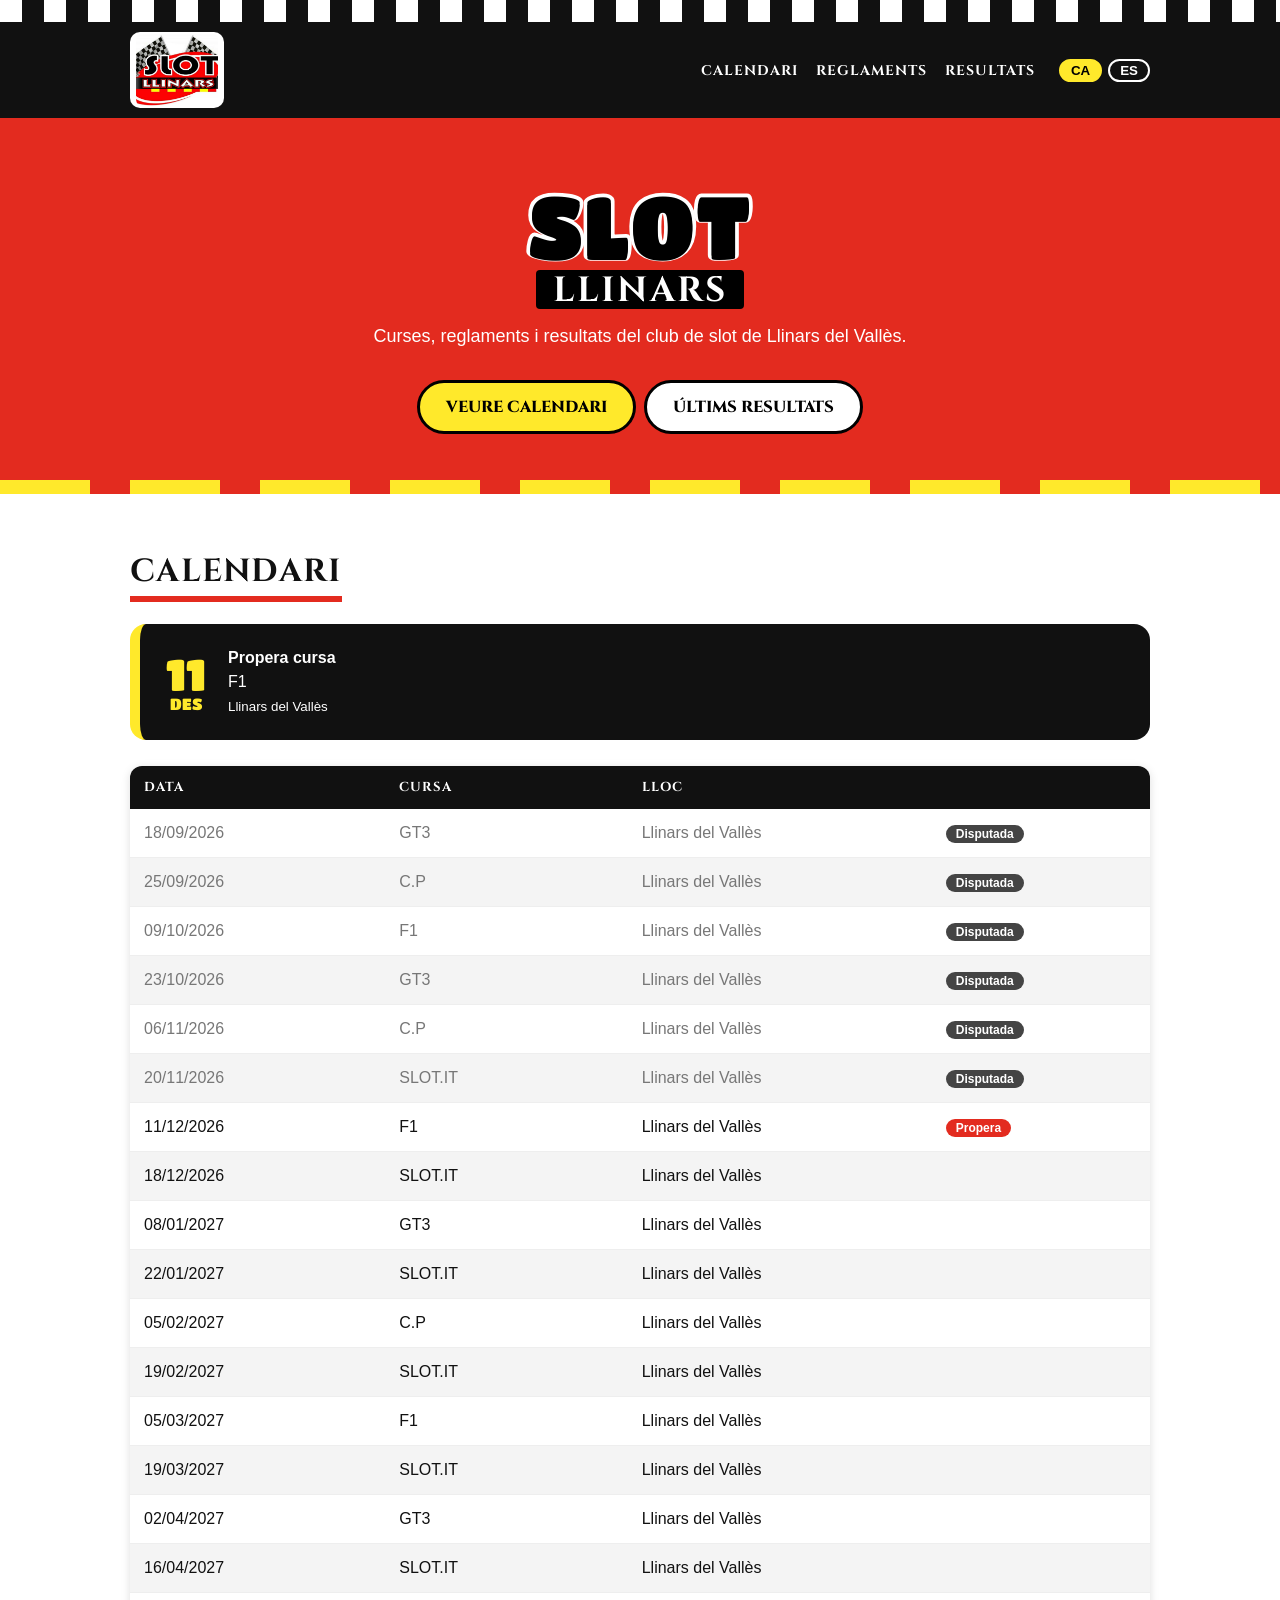
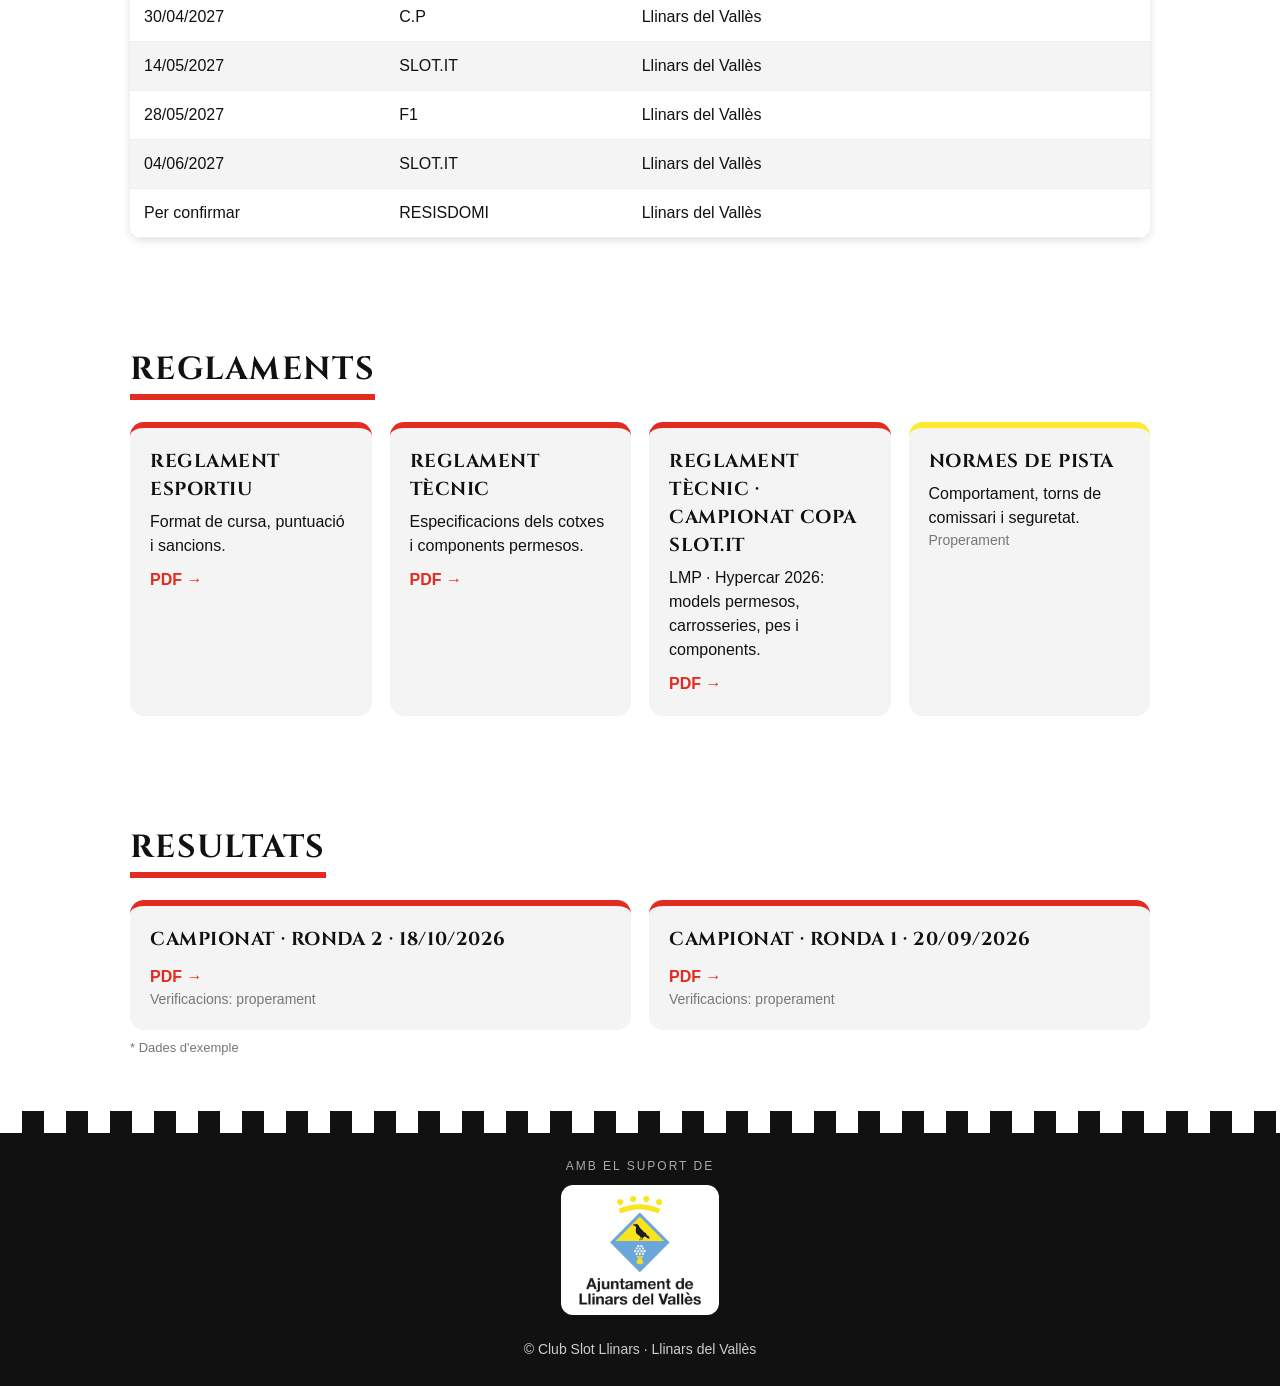
==== index.html @ a4582070 "Web Club Slot Llinars Co-Authored-By: Claude Opus 5.5 <noreply@anthropic.com>" ====
<!doctype html>
<html lang="ca">
<head>
<meta charset="utf-8">
<meta name="viewport" content="width=device-width, initial-scale=1">
<title>Club Slot Llinars</title>
<meta name="description" content="Calendari de curses, reglaments i resultats del Club Slot Llinars (Llinars del Vallès).">
<link rel="icon" href="logo.png">
<link rel="preconnect" href="https://fonts.googleapis.com">
<link rel="preconnect" href="https://fonts.gstatic.com" crossorigin>
<link rel="stylesheet" href="https://fonts.googleapis.com/css2?family=Titan+One&family=Cinzel:wght@900&display=swap">
<link rel="stylesheet" href="style.css">
</head>
<body>
<div class="check"></div>
<header><div class="bar">
  <a class="brand" href="#top" aria-label="Club Slot Llinars"><img src="logo.png" alt="Club Slot Llinars"></a>
  <nav>
    <a href="#calendari" data-i18n="nav_cal"></a>
    <a href="#reglaments" data-i18n="nav_reg"></a>
    <a href="#resultats" data-i18n="nav_res"></a>
    <span class="lang"><button data-l="ca">CA</button><button data-l="es">ES</button></span>
  </nav>
</div></header>

<div class="hero" id="top">
  <h1 aria-label="Slot Llinars"><span class="slot">Slot</span><span class="llinars">Llinars</span></h1>
  <p data-i18n="sub"></p>
  <a class="btn" href="#calendari" data-i18n="b1"></a><a class="btn alt" href="#resultats" data-i18n="b2"></a>
</div>

<section id="calendari">
  <h2 data-i18n="nav_cal"></h2>
  <div id="next"></div>
  <div class="tablewrap"><table>
    <thead><tr><th data-i18n="t_date"></th><th data-i18n="t_race"></th><th data-i18n="t_place"></th><th></th></tr></thead>
    <tbody id="cal"></tbody>
  </table></div>
</section>

<section id="reglaments">
  <h2 data-i18n="nav_reg"></h2>
  <div class="grid" id="rules"></div>
</section>

<section id="resultats">
  <h2 data-i18n="nav_res"></h2>
  <div class="grid" id="results"></div>
  <p class="note" id="sample2"></p>
</section>

<footer>
  <div class="check"></div>
  <div class="sponsor" id="sponsor"></div>
  <p>© Club Slot Llinars · Llinars del Vallès</p>
</footer>

<script src="data.js"></script>
<script src="app.js"></script>
</body>
</html>
---- style.css ----
:root{--red:#e32b1f;--black:#111;--yellow:#ffe92b;--white:#fff;--grey:#f4f4f4;
  --f-slot:"Titan One","Arial Black",sans-serif;
  --f-llinars:"Copperplate Gothic Bold","Copperplate","Cinzel",serif}
*{box-sizing:border-box;margin:0}
html{scroll-behavior:smooth;scroll-padding-top:84px}
body{font-family:"Segoe UI",Arial,sans-serif;color:var(--black);background:var(--white);line-height:1.5}
.check{height:22px;background:conic-gradient(#111 25%,#fff 0 50%,#111 0 75%,#fff 0) 0 0/44px 44px}
header{background:var(--black);color:#fff;position:sticky;top:0;z-index:5}
.bar{max-width:1060px;margin:auto;display:flex;align-items:center;justify-content:space-between;padding:10px 20px;gap:16px;flex-wrap:wrap}
.brand{display:flex;align-items:center;gap:12px;font-weight:900;font-style:italic;letter-spacing:1px;font-size:20px}
.brand{text-decoration:none}
.brand img{height:76px;width:auto;display:block;background:#fff;border-radius:10px;padding:2px 6px}
nav{display:flex;align-items:center;flex-wrap:wrap}
nav a{font-family:var(--f-llinars);color:#fff;text-decoration:none;font-weight:700;margin-left:18px;text-transform:uppercase;font-size:14px;letter-spacing:1px}
nav a:hover{color:var(--yellow)}
.lang{margin-left:18px}
.lang button{background:none;border:2px solid #fff;color:#fff;font-weight:700;padding:2px 10px;border-radius:20px;cursor:pointer;margin-left:6px}
.lang button.on{background:var(--yellow);color:#000;border-color:var(--yellow)}
.hero{background:var(--red);color:#fff;text-align:center;padding:64px 20px 56px;position:relative;overflow:hidden}
.hero:after{content:"";position:absolute;left:0;right:0;bottom:0;height:14px;background:repeating-linear-gradient(90deg,var(--yellow) 0 90px,transparent 90px 130px)}
.hero h1{display:flex;flex-direction:column;align-items:center;line-height:1;text-transform:uppercase}
.hero h1 span{display:block}
.hero .club{font-family:var(--f-llinars);font-weight:700;font-size:clamp(12px,1.5vw,15px);letter-spacing:.3em;margin-bottom:4px}
.hero .slot{font-family:var(--f-slot);font-weight:400;font-size:clamp(44px,8vw,84px);color:#000;-webkit-text-stroke:.09em #fff;paint-order:stroke fill;text-shadow:0 .04em 0 #000;letter-spacing:.01em}
.hero .llinars{font-family:var(--f-llinars);font-weight:700;font-size:clamp(20px,3.4vw,35px);color:#fff;-webkit-text-stroke:.07em #000;paint-order:stroke fill;background:#000;padding:.08em .5em .02em;margin-top:.12em;letter-spacing:.06em;border-radius:4px}
.hero p{max-width:620px;margin:14px auto 26px;font-size:18px}
.btn{font-family:var(--f-llinars);display:inline-block;background:var(--yellow);color:#000;font-weight:800;text-transform:uppercase;padding:12px 26px;border-radius:40px;text-decoration:none;border:3px solid #000;margin:4px}
.btn.alt{background:#fff}
section{max-width:1060px;margin:auto;padding:54px 20px}
h2{font-family:var(--f-llinars);font-weight:700;font-size:32px;letter-spacing:.04em;text-transform:uppercase;margin-bottom:22px;display:inline-block;border-bottom:6px solid var(--red)}
.next{background:var(--black);color:#fff;border-radius:16px;padding:22px 26px;display:flex;gap:22px;align-items:center;flex-wrap:wrap;margin-bottom:26px;border-left:10px solid var(--yellow)}
.next .d{font-family:var(--f-slot);font-size:44px;font-weight:400;color:var(--yellow);line-height:1;text-align:center}
.next .d small{font-size:16px;display:block}
.tablewrap{overflow-x:auto;border-radius:12px;box-shadow:0 2px 10px #0002}
table{width:100%;border-collapse:collapse;background:#fff;min-width:520px}
th{font-family:var(--f-llinars);background:var(--black);color:#fff;text-align:left;padding:12px 14px;text-transform:uppercase;font-size:13px;letter-spacing:1px}
td{padding:12px 14px;border-bottom:1px solid #eee}
tr:nth-child(even) td{background:var(--grey)}
tr.past td{color:#777}
.tag{background:var(--red);color:#fff;border-radius:20px;padding:2px 10px;font-size:12px;font-weight:700;white-space:nowrap}
.tag.done{background:#444}
.grid{display:grid;grid-template-columns:repeat(auto-fit,minmax(240px,1fr));gap:18px}
.card{background:var(--grey);border-radius:14px;padding:20px;border-top:6px solid var(--red)}
.card h3{font-family:var(--f-llinars);text-transform:uppercase;letter-spacing:.03em;margin-bottom:6px}
.card .links{margin-top:10px;display:flex;gap:16px;flex-wrap:wrap}
.card a{color:var(--red);font-weight:800;text-decoration:none}
.card a:hover{text-decoration:underline}
.card .muted{color:#777;font-size:14px}
.card.soon{border-top-color:var(--yellow)}
.note{font-size:13px;color:#777;margin-top:8px}
.empty{color:#777}
footer{background:var(--black);color:#ccc;text-align:center;padding:26px 20px;font-size:14px}
footer .check{margin:-26px -20px 24px}
.sponsor{margin-bottom:18px}
.sponsor small{display:block;text-transform:uppercase;letter-spacing:2px;font-size:12px;color:#aaa;margin-bottom:10px}
.sponsor a,.sponsor .badge{display:inline-block;background:#fff;border-radius:12px;padding:10px 18px;text-decoration:none}
.sponsor img{height:110px;width:auto;display:block}
.sponsor .fallback{color:#111;font-weight:800;line-height:64px;padding:0 6px}
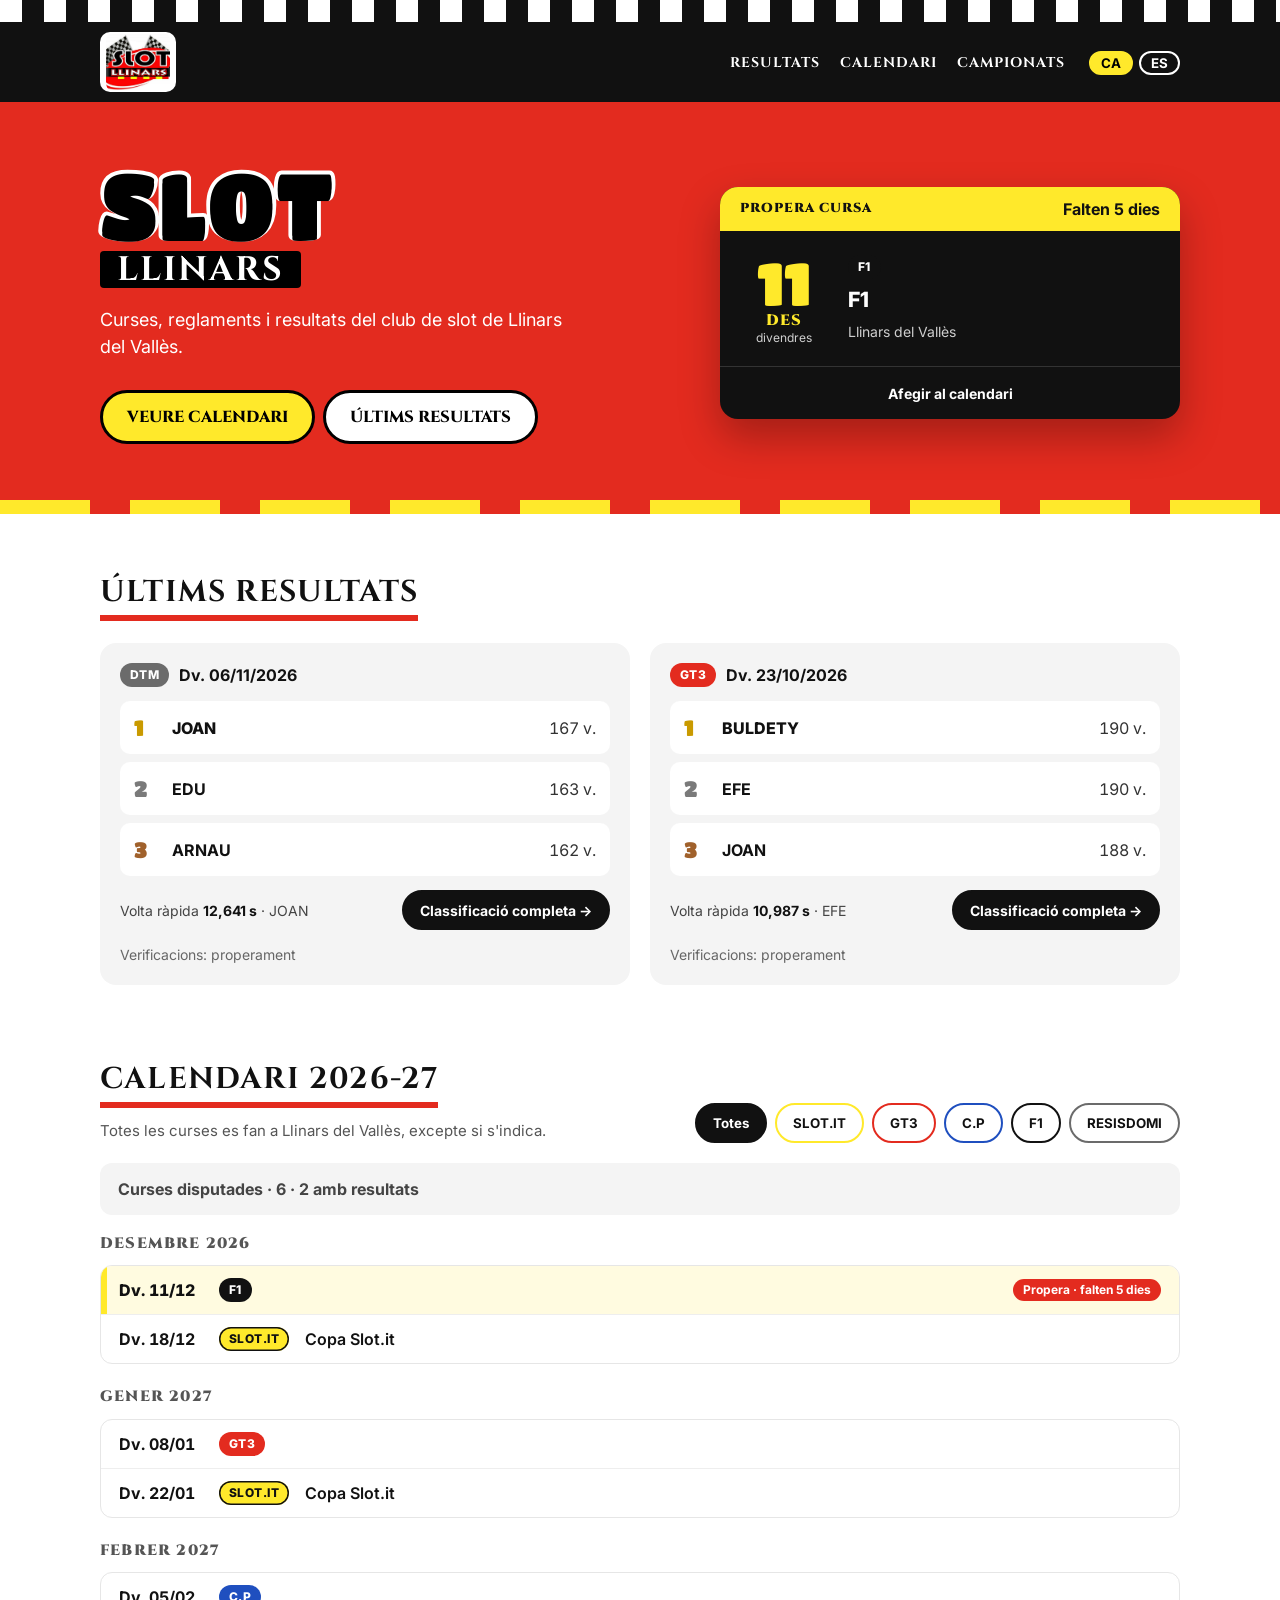
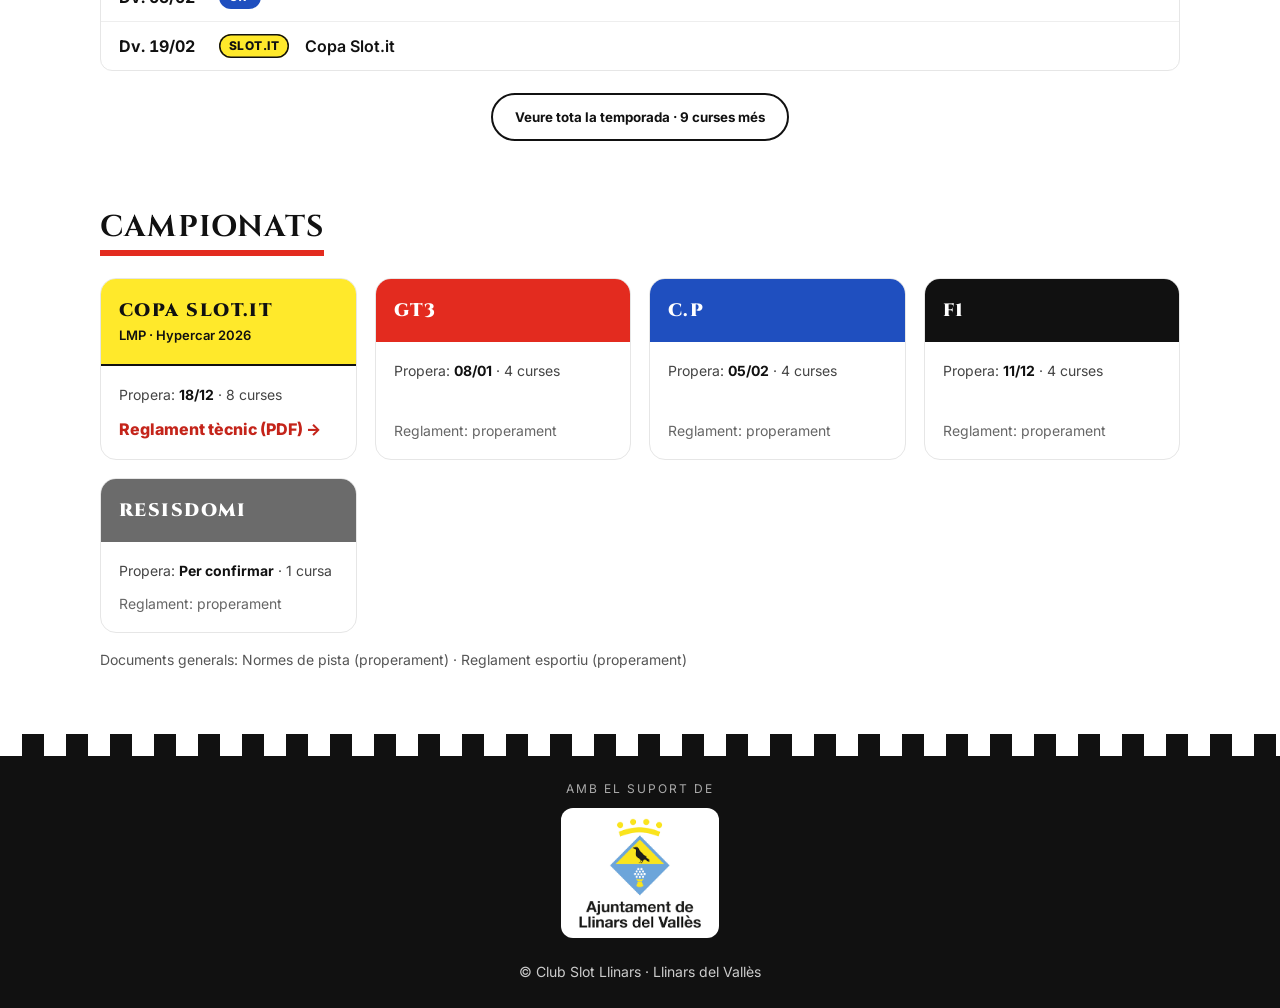
==== commit a395ead5: "Rediseño: próxima carrera en portada, resultados con podio, calendario por meses con filtros y secci" ====
--- a/index.html
+++ b/index.html
@@ -4,11 +4,11 @@
 <meta charset="utf-8">
 <meta name="viewport" content="width=device-width, initial-scale=1">
 <title>Club Slot Llinars</title>
-<meta name="description" content="Calendari de curses, reglaments i resultats del Club Slot Llinars (Llinars del Vallès).">
+<meta name="description" content="Calendari de curses, campionats i resultats del Club Slot Llinars (Llinars del Vallès).">
 <link rel="icon" href="logo.png">
 <link rel="preconnect" href="https://fonts.googleapis.com">
 <link rel="preconnect" href="https://fonts.gstatic.com" crossorigin>
-<link rel="stylesheet" href="https://fonts.googleapis.com/css2?family=Titan+One&family=Cinzel:wght@900&display=swap">
+<link rel="stylesheet" href="https://fonts.googleapis.com/css2?family=Titan+One&family=Cinzel:wght@900&family=Inter:wght@400;600;700;800&display=swap">
 <link rel="stylesheet" href="style.css">
 </head>
 <body>
@@ -16,37 +16,45 @@
 <header><div class="bar">
   <a class="brand" href="#top" aria-label="Club Slot Llinars"><img src="logo.png" alt="Club Slot Llinars"></a>
   <nav>
+    <a href="#resultats" data-i18n="nav_res"></a>
     <a href="#calendari" data-i18n="nav_cal"></a>
-    <a href="#reglaments" data-i18n="nav_reg"></a>
-    <a href="#resultats" data-i18n="nav_res"></a>
+    <a href="#campionats" data-i18n="nav_champ"></a>
     <span class="lang"><button data-l="ca">CA</button><button data-l="es">ES</button></span>
   </nav>
 </div></header>
 
 <div class="hero" id="top">
-  <h1 aria-label="Slot Llinars"><span class="slot">Slot</span><span class="llinars">Llinars</span></h1>
-  <p data-i18n="sub"></p>
-  <a class="btn" href="#calendari" data-i18n="b1"></a><a class="btn alt" href="#resultats" data-i18n="b2"></a>
+  <div class="hero-in">
+    <div class="hero-txt">
+      <h1 aria-label="Slot Llinars"><span class="slot">Slot</span><span class="llinars">Llinars</span></h1>
+      <p data-i18n="sub"></p>
+      <a class="btn" href="#calendari" data-i18n="b1"></a><a class="btn alt" href="#resultats" data-i18n="b2"></a>
+    </div>
+    <div id="next"></div>
+  </div>
 </div>
 
-<section id="calendari">
-  <h2 data-i18n="nav_cal"></h2>
-  <div id="next"></div>
-  <div class="tablewrap"><table>
-    <thead><tr><th data-i18n="t_date"></th><th data-i18n="t_race"></th><th data-i18n="t_place"></th><th></th></tr></thead>
-    <tbody id="cal"></tbody>
-  </table></div>
+<section id="resultats">
+  <h2 data-i18n="last_res"></h2>
+  <div class="grid res" id="results"></div>
+  <p class="note" id="sample2"></p>
 </section>
 
-<section id="reglaments">
-  <h2 data-i18n="nav_reg"></h2>
-  <div class="grid" id="rules"></div>
+<section id="calendari">
+  <div class="sechead">
+    <div>
+      <h2 data-i18n="cal_title"></h2>
+      <p class="lead" id="cal_lead"></p>
+    </div>
+    <div class="filters" id="filters" role="group"></div>
+  </div>
+  <div id="cal"></div>
 </section>
 
-<section id="resultats">
-  <h2 data-i18n="nav_res"></h2>
-  <div class="grid" id="results"></div>
-  <p class="note" id="sample2"></p>
+<section id="campionats">
+  <h2 data-i18n="nav_champ"></h2>
+  <div class="grid champs" id="champs"></div>
+  <p class="note docs" id="docs"></p>
 </section>
 
 <footer>
--- a/style.css
+++ b/style.css
@@ -1,54 +1,130 @@
-:root{--red:#e32b1f;--black:#111;--yellow:#ffe92b;--white:#fff;--grey:#f4f4f4;
+:root{--red:#e32b1f;--red-ink:#c4241a;--black:#111;--yellow:#ffe92b;--white:#fff;--grey:#f4f4f4;--line:#e6e6e6;--muted:#666;
   --f-slot:"Titan One","Arial Black",sans-serif;
-  --f-llinars:"Copperplate Gothic Bold","Copperplate","Cinzel",serif}
+  --f-llinars:"Copperplate Gothic Bold","Copperplate","Cinzel",serif;
+  --f-body:"Inter","Segoe UI",Arial,sans-serif}
 *{box-sizing:border-box;margin:0}
 html{scroll-behavior:smooth;scroll-padding-top:84px}
-body{font-family:"Segoe UI",Arial,sans-serif;color:var(--black);background:var(--white);line-height:1.5}
+body{overflow-x:clip}
+body{font-family:var(--f-body);color:var(--black);background:var(--white);line-height:1.5}
+button{font-family:inherit}
 .check{height:22px;background:conic-gradient(#111 25%,#fff 0 50%,#111 0 75%,#fff 0) 0 0/44px 44px}
+
+/* Capçalera */
 header{background:var(--black);color:#fff;position:sticky;top:0;z-index:5}
-.bar{max-width:1060px;margin:auto;display:flex;align-items:center;justify-content:space-between;padding:10px 20px;gap:16px;flex-wrap:wrap}
-.brand{display:flex;align-items:center;gap:12px;font-weight:900;font-style:italic;letter-spacing:1px;font-size:20px}
-.brand{text-decoration:none}
-.brand img{height:76px;width:auto;display:block;background:#fff;border-radius:10px;padding:2px 6px}
+.bar{max-width:1120px;margin:auto;display:flex;align-items:center;justify-content:space-between;padding:10px 20px;gap:16px;flex-wrap:wrap}
+.brand{display:flex;align-items:center;text-decoration:none}
+.brand img{height:60px;width:auto;display:block;background:#fff;border-radius:10px;padding:2px 6px}
 nav{display:flex;align-items:center;flex-wrap:wrap}
-nav a{font-family:var(--f-llinars);color:#fff;text-decoration:none;font-weight:700;margin-left:18px;text-transform:uppercase;font-size:14px;letter-spacing:1px}
+nav a{font-family:var(--f-llinars);color:#fff;text-decoration:none;font-weight:700;margin-left:20px;text-transform:uppercase;font-size:14px;letter-spacing:1px}
 nav a:hover{color:var(--yellow)}
 .lang{margin-left:18px}
 .lang button{background:none;border:2px solid #fff;color:#fff;font-weight:700;padding:2px 10px;border-radius:20px;cursor:pointer;margin-left:6px}
 .lang button.on{background:var(--yellow);color:#000;border-color:var(--yellow)}
-.hero{background:var(--red);color:#fff;text-align:center;padding:64px 20px 56px;position:relative;overflow:hidden}
+
+/* Portada + propera cursa */
+.hero{background:var(--red);color:#fff;position:relative;overflow:hidden}
 .hero:after{content:"";position:absolute;left:0;right:0;bottom:0;height:14px;background:repeating-linear-gradient(90deg,var(--yellow) 0 90px,transparent 90px 130px)}
-.hero h1{display:flex;flex-direction:column;align-items:center;line-height:1;text-transform:uppercase}
+.hero-in{max-width:1120px;margin:auto;padding:56px 20px 66px;display:flex;flex-wrap:wrap;gap:40px;align-items:center}
+.hero-txt{flex:1 1 min(420px,100%);min-width:0}
+.hero h1{display:flex;flex-direction:column;align-items:flex-start;line-height:1;text-transform:uppercase}
 .hero h1 span{display:block}
-.hero .club{font-family:var(--f-llinars);font-weight:700;font-size:clamp(12px,1.5vw,15px);letter-spacing:.3em;margin-bottom:4px}
-.hero .slot{font-family:var(--f-slot);font-weight:400;font-size:clamp(44px,8vw,84px);color:#000;-webkit-text-stroke:.09em #fff;paint-order:stroke fill;text-shadow:0 .04em 0 #000;letter-spacing:.01em}
-.hero .llinars{font-family:var(--f-llinars);font-weight:700;font-size:clamp(20px,3.4vw,35px);color:#fff;-webkit-text-stroke:.07em #000;paint-order:stroke fill;background:#000;padding:.08em .5em .02em;margin-top:.12em;letter-spacing:.06em;border-radius:4px}
-.hero p{max-width:620px;margin:14px auto 26px;font-size:18px}
-.btn{font-family:var(--f-llinars);display:inline-block;background:var(--yellow);color:#000;font-weight:800;text-transform:uppercase;padding:12px 26px;border-radius:40px;text-decoration:none;border:3px solid #000;margin:4px}
+.hero .slot{font-family:var(--f-slot);font-weight:400;font-size:clamp(48px,8vw,88px);color:#000;-webkit-text-stroke:.09em #fff;paint-order:stroke fill;text-shadow:0 .04em 0 #000;letter-spacing:.01em}
+.hero .llinars{font-family:var(--f-llinars);font-weight:700;font-size:clamp(20px,3.4vw,34px);color:#fff;-webkit-text-stroke:.07em #000;paint-order:stroke fill;background:#000;padding:.08em .5em .02em;margin-top:.14em;letter-spacing:.06em;border-radius:4px}
+.hero p{max-width:480px;margin:18px 0 26px;font-size:18px}
+.btn{font-family:var(--f-llinars);display:inline-block;background:var(--yellow);color:#000;font-weight:800;text-transform:uppercase;padding:12px 24px;border-radius:40px;text-decoration:none;border:3px solid #000;margin:4px 8px 4px 0}
 .btn.alt{background:#fff}
-section{max-width:1060px;margin:auto;padding:54px 20px}
-h2{font-family:var(--f-llinars);font-weight:700;font-size:32px;letter-spacing:.04em;text-transform:uppercase;margin-bottom:22px;display:inline-block;border-bottom:6px solid var(--red)}
-.next{background:var(--black);color:#fff;border-radius:16px;padding:22px 26px;display:flex;gap:22px;align-items:center;flex-wrap:wrap;margin-bottom:26px;border-left:10px solid var(--yellow)}
-.next .d{font-family:var(--f-slot);font-size:44px;font-weight:400;color:var(--yellow);line-height:1;text-align:center}
-.next .d small{font-size:16px;display:block}
-.tablewrap{overflow-x:auto;border-radius:12px;box-shadow:0 2px 10px #0002}
-table{width:100%;border-collapse:collapse;background:#fff;min-width:520px}
-th{font-family:var(--f-llinars);background:var(--black);color:#fff;text-align:left;padding:12px 14px;text-transform:uppercase;font-size:13px;letter-spacing:1px}
-td{padding:12px 14px;border-bottom:1px solid #eee}
-tr:nth-child(even) td{background:var(--grey)}
-tr.past td{color:#777}
-.tag{background:var(--red);color:#fff;border-radius:20px;padding:2px 10px;font-size:12px;font-weight:700;white-space:nowrap}
-.tag.done{background:#444}
-.grid{display:grid;grid-template-columns:repeat(auto-fit,minmax(240px,1fr));gap:18px}
-.card{background:var(--grey);border-radius:14px;padding:20px;border-top:6px solid var(--red)}
-.card h3{font-family:var(--f-llinars);text-transform:uppercase;letter-spacing:.03em;margin-bottom:6px}
-.card .links{margin-top:10px;display:flex;gap:16px;flex-wrap:wrap}
-.card a{color:var(--red);font-weight:800;text-decoration:none}
-.card a:hover{text-decoration:underline}
-.card .muted{color:#777;font-size:14px}
-.card.soon{border-top-color:var(--yellow)}
+#next{flex:1 1 min(380px,100%);max-width:460px;min-width:0}
+#next:empty{display:none}
+.nextcard{background:var(--black);color:#fff;border-radius:18px;overflow:hidden;box-shadow:0 18px 40px rgba(0,0,0,.28)}
+.nx-top{background:var(--yellow);color:#111;padding:10px 20px;display:flex;justify-content:space-between;align-items:center;gap:12px}
+.nx-top span{font-family:var(--f-llinars);font-weight:900;text-transform:uppercase;letter-spacing:.08em;font-size:13px}
+.nx-body{padding:22px;display:flex;gap:22px;align-items:center}
+.nextcard .d{font-family:var(--f-slot);font-size:60px;color:var(--yellow);line-height:1;text-align:center;min-width:84px}
+.nextcard .d small{display:block;font-family:var(--f-llinars);font-size:15px;font-weight:900;letter-spacing:.08em}
+.nextcard .d em{display:block;font-family:var(--f-body);font-style:normal;font-size:12px;color:#cfcfcf;margin-top:4px}
+.nx-info{display:flex;flex-direction:column;gap:8px;align-items:flex-start;min-width:0}
+.nx-name{font-size:21px;font-weight:800;line-height:1.2}
+.nx-where{font-size:14px;color:#cfcfcf}
+.nx-act{display:flex;border-top:1px solid #333}
+.nx-act a,.nx-act button{flex:1;display:flex;align-items:center;justify-content:center;min-height:52px;padding:0 10px;color:#fff;background:none;border:0;text-decoration:none;font-weight:700;font-size:14px;cursor:pointer}
+.nx-act > * + *{border-left:1px solid #333}
+.nx-act a:hover,.nx-act button:hover{background:#222;color:var(--yellow)}
+
+/* Seccions */
+section{max-width:1120px;margin:auto;padding:56px 20px 8px}
+section:last-of-type{padding-bottom:64px}
+h2{font-family:var(--f-llinars);font-weight:700;font-size:30px;letter-spacing:.04em;text-transform:uppercase;margin-bottom:22px;display:inline-block;border-bottom:6px solid var(--red)}
+.sechead{display:flex;justify-content:space-between;align-items:flex-end;gap:16px;flex-wrap:wrap;margin-bottom:20px}
+.sechead h2{margin-bottom:0}
+.lead{color:#555;font-size:15px;margin-top:12px}
+.grid{display:grid;grid-template-columns:repeat(auto-fit,minmax(min(240px,100%),1fr));gap:18px}
+.grid.res{grid-template-columns:repeat(auto-fit,minmax(min(300px,100%),1fr));gap:20px}
+.card{background:var(--grey);border-radius:16px;padding:20px}
+.card .muted,.muted{color:var(--muted);font-size:14px}
 .note{font-size:13px;color:#777;margin-top:8px}
 .empty{color:#777}
+
+/* Etiquetes */
+.chip{display:inline-flex;align-items:center;height:24px;padding:0 10px;border-radius:12px;font-size:12px;font-weight:800;letter-spacing:.04em;white-space:nowrap}
+.chip.light{box-shadow:inset 0 0 0 1.5px #111}
+.tag{display:inline-flex;align-items:center;background:var(--red);color:#fff;border-radius:20px;padding:2px 10px;font-size:12px;font-weight:700;white-space:nowrap}
+.tag.done{background:#e8e8e8;color:#444}
+.tag.res{min-height:32px;padding:0 14px;font-size:13px;text-decoration:none}
+.tag.res:hover{background:#111}
+
+/* Resultats amb podi */
+.rescard{display:flex;flex-direction:column;gap:14px}
+.rc-head{display:flex;align-items:center;gap:10px;flex-wrap:wrap}
+.podium{list-style:none;padding:0;display:flex;flex-direction:column;gap:8px}
+.podium li{display:flex;align-items:center;gap:12px;background:#fff;border-radius:10px;padding:10px 14px}
+.podium .pos{font-family:var(--f-slot);font-size:22px;width:26px}
+.podium .p1 .pos{color:#c99a00}.podium .p2 .pos{color:#7a7a7a}.podium .p3 .pos{color:#a0612b}
+.podium .who{flex:1;font-weight:700}
+.podium .p1 .who{font-weight:800}
+.podium .laps{font-variant-numeric:tabular-nums;color:#333}
+.rc-foot{display:flex;justify-content:space-between;align-items:center;gap:12px;flex-wrap:wrap;font-size:14px}
+.fast{color:#444}.fast strong{color:#111}
+.links{display:flex;gap:10px;flex-wrap:wrap}
+.pill{display:inline-flex;align-items:center;min-height:40px;padding:0 16px;border-radius:20px;border:2px solid #111;color:#111;text-decoration:none;font-weight:700}
+.pill.dark{background:#111;color:#fff}
+.pill:hover{background:var(--red);border-color:var(--red);color:#fff}
+
+/* Calendari */
+.filters{display:flex;gap:8px;flex-wrap:wrap}
+.filters button{min-height:40px;padding:0 16px;border-radius:20px;border:2px solid var(--c,#111);background:#fff;color:#111;font-weight:700;cursor:pointer}
+.filters button[aria-pressed="true"]{background:var(--c,#111);color:var(--ct,#fff)}
+.pastbox{background:var(--grey);border-radius:12px;padding:0 18px;margin-bottom:18px}
+.pastbox summary{cursor:pointer;min-height:52px;display:flex;align-items:center;font-weight:700;color:#444}
+.pastbox[open]{padding-bottom:18px}
+.month{margin-bottom:22px}
+.month h3{font-family:var(--f-llinars);font-weight:900;text-transform:uppercase;letter-spacing:.08em;font-size:15px;color:#555;margin-bottom:10px}
+.callist{list-style:none;padding:0;border:1px solid var(--line);border-radius:12px;overflow:hidden;background:#fff}
+.callist li{display:flex;align-items:center;gap:16px;padding:12px 18px;border-bottom:1px solid #eee;flex-wrap:wrap}
+.callist li:last-child{border-bottom:0}
+.callist .dt{width:84px;font-weight:700;font-variant-numeric:tabular-nums}
+.callist .info{flex:1;font-weight:600;min-width:0}
+.callist .st{display:flex;gap:8px;align-items:center;margin-left:auto}
+.callist li.past{color:#777}
+.callist li.isnext{background:#fffbe0;box-shadow:inset 6px 0 0 var(--yellow)}
+.callist li.isnext .dt{font-weight:800}
+.morebtn{display:flex;margin:4px auto 0;align-items:center;min-height:48px;padding:0 22px;border-radius:24px;border:2px solid #111;background:#fff;color:#111;font-weight:700;cursor:pointer}
+.morebtn:hover{background:#111;color:#fff}
+
+/* Campionats */
+.champ{border-radius:16px;overflow:hidden;border:1px solid var(--line);display:flex;flex-direction:column;background:#fff}
+.ch-head{padding:18px}
+.ch-head.light{border-bottom:2px solid #111}
+.ch-name{font-family:var(--f-llinars);font-weight:900;text-transform:uppercase;letter-spacing:.08em;font-size:18px}
+.ch-sub{font-size:13px;font-weight:600;margin-top:2px}
+.ch-body{padding:18px;display:flex;flex-direction:column;gap:12px;flex:1}
+.ch-meta{font-size:14px;color:#444}.ch-meta strong{color:#111}
+.ch-rules{margin-top:auto;color:var(--red-ink);font-weight:800;text-decoration:none}
+.ch-rules:hover{text-decoration:underline}
+.ch-body .muted{margin-top:auto}
+.docs{margin-top:16px;font-size:14px;color:#555}
+.docs a{color:var(--red-ink);font-weight:700}
+
+/* Peu */
 footer{background:var(--black);color:#ccc;text-align:center;padding:26px 20px;font-size:14px}
 footer .check{margin:-26px -20px 24px}
 .sponsor{margin-bottom:18px}
